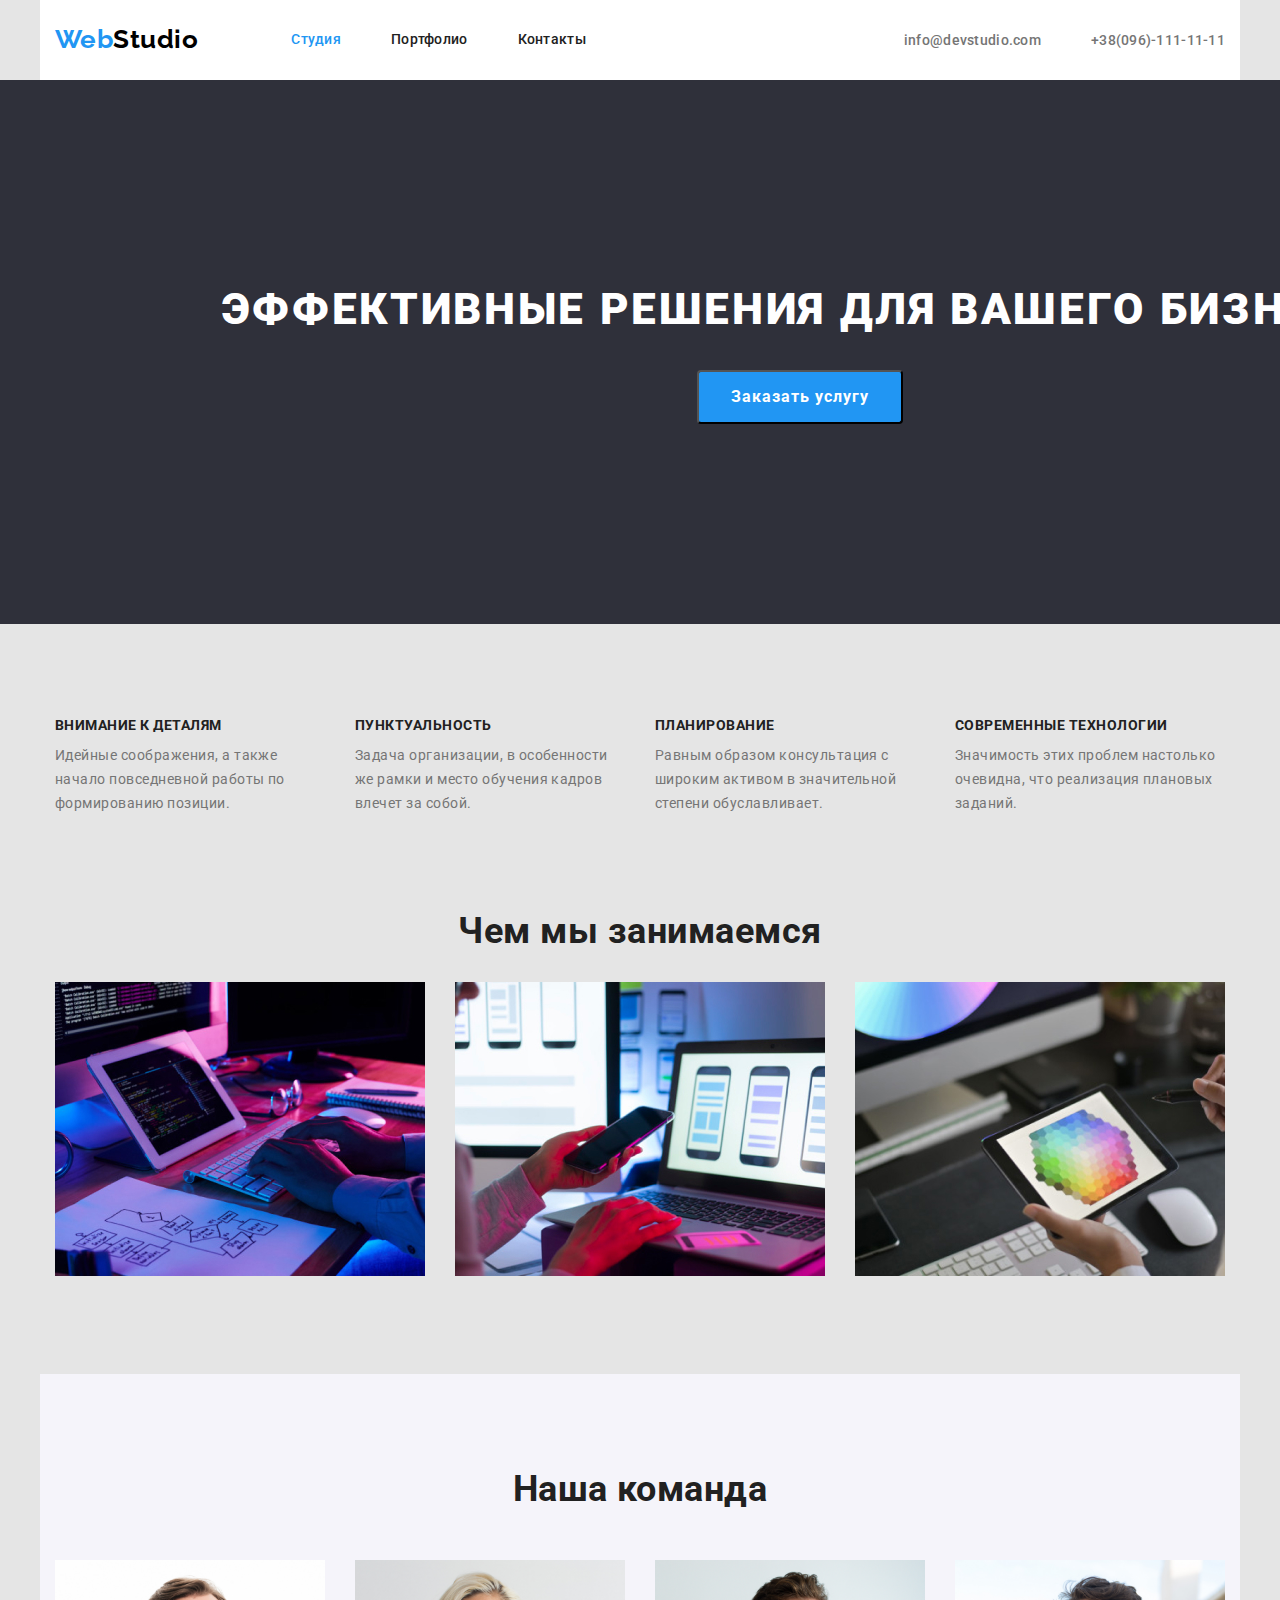
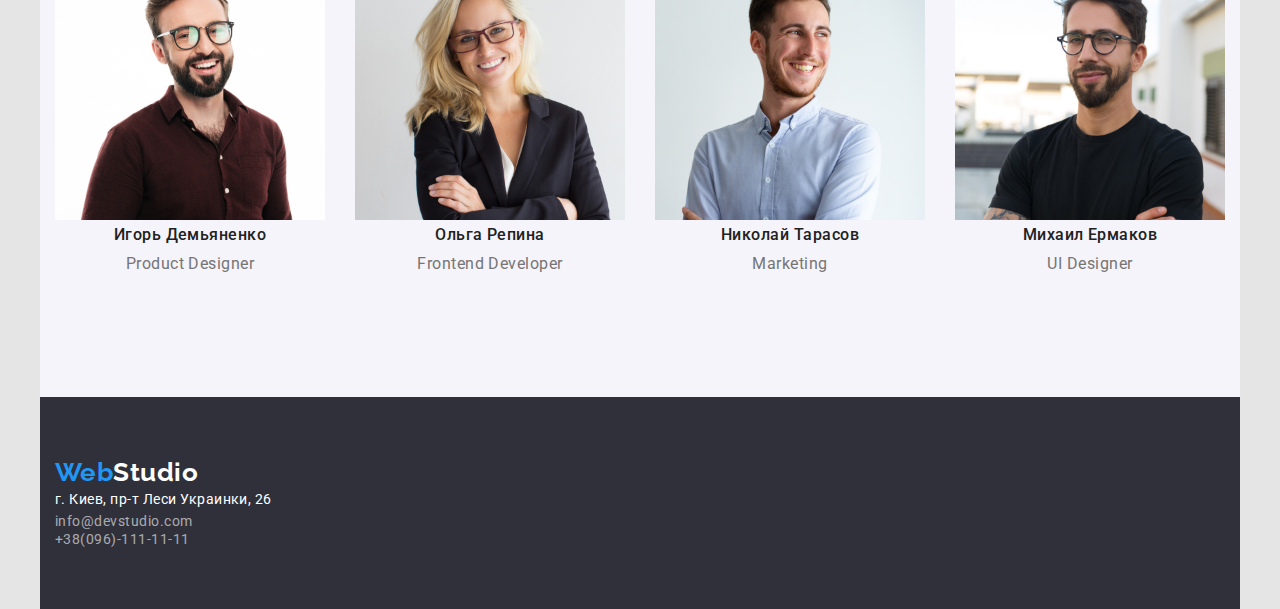
==== index.html @ 05a072dd "Update index.html" ====
<!DOCTYPE html>
<html lang="ru">
<head>
    <meta charset="UTF-8">
    <meta http-equiv="X-UA-Compatible" content="IE=edge">
    <meta name="viewport" content="width=device-width, initial-scale=1.0">
    <title>Document</title>
    <link rel="preconnect" href="https://fonts.googleapis.com">
    <link rel="preconnect" href="https://fonts.gstatic.com" crossorigin>
    <link
    href="https://fonts.googleapis.com/css2?family=Raleway:wght@700&family=Roboto:wght@400;500;700;900&display=swap" 
    rel="stylesheet"
    >
    <link rel="stylesheet" href="https://cdnjs.cloudflare.com/ajax/libs/modern-normalize/1.1.0/modern-normalize.min.css">
    <link rel="stylesheet" href="./css/styles.css">
</head>
<body>
    <header class="header contaniner">
        <!-- Nav -->
        
            <nav class="main-nav">
                <div class="logo-box">
                    <a href="./index.html" class="logo">Web<span class="logo-header">Studio</span></a>
                </div>
                
                <ul class="site-nav">
                    <li class="item"><a href="./index.html" class="header-link  active-page">Студия</a></li>
                    <li class="item"><a href="./portfolio.html" class="header-link">Портфолио</a></li>
                    <li class="item"><a href="" class="header-link">Контакты</a></li>
                </ul>
                </nav>
        
        <!-- Сontacts -->
           
            <ul class="auth">
                <li class="item"><a href="mailto:info@devstudio.com" class="auth-header">info@devstudio.com</a></li>
                <li class="item"><a href="tel:+380961111111" class="auth-header">+38(096)-111-11-11</a></li>   
            </ul>
           
        </header>  
<main>
<!-- Hero -->
    <section class="hero contaniner">
            <h1 class="hero-title">Эффективные решения для вашего бизнеса</h1>
        <button type="button" class="button">Заказать услугу</button>  
    </section>
<!-- Work -->
    <section  class="work contaniner">
            <h2 class="heading hides">Направленность</h2>
        <ul class="work-list">
            <li class="item">
                <h3 class="subheading">Внимание к деталям</h3>
                <p class="work-text">Идейные соображения, а также начало повседневной работы по формированию позиции.</p>
            </li>
            <li class="item">
                <h3 class="subheading">Пунктуальность</h3>
                <p class="work-text">Задача организации, в особенности же рамки и место обучения кадров влечет за собой.</p>
            </li>
            <li class="item">
                <h3 class="subheading">Планирование</h3>
                <p class="work-text">Равным образом консультация с широким активом в значительной степени обуславливает.</p>
            </li>
            <li class="item">
                <h3 class="subheading">Современные технологии</h3>
                <p class="work-text">Значимость этих проблем настолько очевидна, что реализация плановых заданий.</p>
            </li>
        </ul>
    </section>
 <!-- our-work -->
    <section class="our-work contaniner">
        <h2 class="heading our-work-title">Чем мы занимаемся</h2>
        <ul class="our-work-list">
            <li class="item"><img src="./images/img-6.jpg" alt="программированием" width="370"/></li>
            <li class="item"><img src="./images/img-4.jpg" alt="Разработка приложений " width="370"/></li>
            <li class="item"><img src="./images/img-5.jpg" alt="Дизайн" width="370"/></li>
        </ul>
    </section>
<!-- Team -->
    <section class="team contaniner">
            <h2 class="heading team-title">Наша команда</h2>
        <ul class="team-list">
            <li class="item">
                <img src="./images/img-3.jpg" alt="фото игоря демьяненко" width="270"/>
                <h3 class="team-names">Игорь Демьяненко</h3>
                <p lang="en" class="profession">Product Designer</p> 
            </li>
            <li class="item">
                <img src="./images/img-2.jpg" alt="фото ольги репиной" width="270"/>
                <h3 class="team-names">Ольга Репина</h3>
                <p lang="en" class="profession">Frontend Developer</p> 
            </li>
            <li class="item">
                <img src="./images/img-1.jpg" alt="фото николая тарасова" width="270"/>
                <h3 class="team-names">Николай Тарасов</h3>
                <p lang="en" class="profession">Marketing</p> 
            </li>
            <li class="item"><img src="./images/img.jpg" alt="фото михаила ермакова" width="270"/>
                <h3 class="team-names">Михаил Ермаков</h3>
                <p lang="en" class="profession">UI Designer</p> 
            </li>
        </ul>
    </section>
</main> 
<!--Footer  -->
<footer class="footer contaniner">
            <a href="index.html" class="logo">Web<span class="logo-footer">Studio</span></a>
        <address>
            <ul>
                <li><a href="" class="address">г. Киев, пр-т Леси Украинки, 26</a></li>
                <li><a href="mailto:info@devstudio.com" class="footer-link">info@devstudio.com</a></li>
                <li><a href="tel:+380961111111" class="footer-link">+38(096)-111-11-11</a></li>
            </ul> 
        </address>
</footer>
</body>
</html>
---- css/styles.css ----
:root{
--primary-text-color: #757575;
--title-text-color: #212121;
--accent-color: #2196F3;
--address-text-color: rgba(255, 255, 255, 0.6);
--primary-backgroud-color: #E5E5E5;
}

body{
background-color: var(--primary-backgroud-color);
color: var(--primary-text-color);
font-family: Roboto, sans-serif;
font-style: normal;
font-weight: 400;
letter-spacing: 0.03em;
}
ul{
    list-style: none;
    margin: 0;
    padding: 0;
}
.hides{
    opacity: 0;
    margin: 0;
    padding: 0;
    height: 0;
    width: 0;
}


.contaniner{
    margin-left: auto;
    margin-right: auto;
    width: 1200px;
    padding-left: 15px;
    padding-right: 15px;
    
}
/* ==========HEADER========== */
.header{
    display: flex;
    align-items: center;
    background-color: #ffffff;

    }
    .main-nav{
     display: flex;   
    }
    .site-nav{
        margin-left: 93px;
        display: flex;
    }
    .auth{
        display: flex;
        margin-left: auto;
    }
    .logo-box{
        display: flex;
    }
    .logo-box .logo{
        padding-top: 24px;
        padding-bottom: 25px;
    }

.logo{

    color: #2196F3;
    font-family: Raleway, sans-serif;
    font-weight: 700;
    font-size: 26px;
    line-height: 1.2;
    text-decoration: none;
}
.logo-header{
    color: #000000;
}
.site-nav .item:not(:last-child){
margin-right: 50px;
}

.site-nav .header-link{
    display: block;
    padding-top: 32px;
    padding-bottom: 32px;
}
.header-link{
 
    color: var(--title-text-color);
    font-weight: 500;
    font-size: 14px;
    line-height: 1.14;
    letter-spacing: 0.02em;
    text-decoration: none;
}

.header-link:focus,
.header-link:hover{
    color: var(--accent-color);
}
.auth .item:not(:last-child){
    margin-right: 50px;
}
.auth-header{
    color: #757575;
    font-weight: 500;
    font-size: 14px;
    line-height: 1.14;
    letter-spacing: 0.02em;
    text-decoration: none;
}
.auth-header:focus,
.auth-header:hover{
    color: var(--accent-color); 
}
.active-page{
    color: var(--accent-color);
}
/*========== FOOTER ==========*/
.footer{
    padding-top: 60px;
    padding-bottom: 60px;
    background-color: #2F303A;
}
.footer .logo{
    margin-bottom: 20px;
}
.logo-footer{
    color: #ffffff;
}
.logo.logo-footer{
    margin-bottom: 20px;
}
.address{
    color: #ffffff;
    font-size: 14px;
    line-height: 1.71;
    text-decoration: none;
    font-style: normal;

}
.address:focus,
.address:hover{
    color: var(--accent-color);
}
.footer-link{
    color: var(--address-text-color);
    font-size: 14px;
    line-height: 1.71px;
    text-decoration: none;
    font-style: normal;
}
.footer-link:focus,
.footer-link:hover{
    color: var(--accent-color);
}
.address, .footer-link{
    margin-bottom: 9px;
}
/*========== MAIN STUDIO==========*/

/*========== HIRO ==========*/
.hero{
    padding-top: 200px;
    padding-bottom: 200px;
    margin-left: auto;
    margin-right: auto;
    width: 1600px;
    background-color: #2F303A;
    text-align: center;
    
}
.hero-title{
    margin-top: 0;
    margin-bottom: 30px;
    font-weight: 900;
    font-size: 44px;
    line-height: 1.36;
    text-align: center;
    letter-spacing: 0.06em;
    text-transform: uppercase;
    color: #FFFFFF;
    
}
.button{ 
    display: inline-block;
    border-radius: 4px;
    padding: 10px 32px;
    margin-left: auto;
    margin-right: auto;
    min-width: 200px;
    font-weight: 700;
    font-size: 16px;
    line-height: 1.88;
    align-items: center;
    text-align: center;
    letter-spacing: 0.06em;
    color: #FFFFFF;
    cursor: pointer;
    background-color: var(--accent-color);
    
}
.button:focus,
.button:hover{
    background-color: #188CE8;
}

/*========== SECTION ==========*/
/*========== WORK==========*/
.work{
    padding-top: 94px;
    padding-bottom: 94px;   
}
.heading{
    font-weight: 700;
    font-size: 36px;
    line-height: 1.17;
    text-align: center;
    color: var(--title-text-color);
}
.work-list{
    display: flex;
    flex-wrap: wrap;
}   
.work-list .item{
    width: 270px;
    
}
    

.work-list .item:not(:last-child){
    margin-right: 30px;
}


.subheading{
    margin-top: 0;
    margin-bottom: 10px;
    font-weight: 700;
    font-size: 14px;
    line-height: 1.14;
    text-transform: uppercase;
    color: var(--title-text-color);
    
}
.work-text{
    margin-top: 0;
    margin-bottom: 0;
    font-size: 14px;
    line-height: 1.71;
    color: var(--primary-text-color);
    
}
/* ==========OUR-WORK========== */
.our-work{
    margin-bottom: 94px;
}
.our-work-title{
    margin-top: 0;
    margin-bottom: 50;
}
.our-work-list{
    display: flex;
}
.our-work-list .item:not(:last-child){
    margin-right: 30px;

}
/*========== TIAM ==========*/
.team{
    padding-top: 94px;
    padding-bottom: 94px;
    background-color: #F5F4FA;
}
.team-title{
    margin-top: 0;
    margin-bottom: 50px;

}
.team-list{
    display: flex;
}

.team-list .item{
    margin-right: 30px;
    width: 270px;
}
.team-list .item:nth-child(4n){
    margin-right: 0;
}



.team-names{
    margin-top: 0;
    margin-bottom: 10px;
    font-weight: 500;
    font-size: 16px;
    line-height: 1.19;
    text-align: center;
    color: var(--title-text-color);
}
.profession{
    margin-top: 0;
    margin-bottom: 30px;
    font-size: 16px;
    line-height: 1.19;
    text-align: center;
}
/*========== PORTFOLIO ==========*/
.buttons{   
    font-weight: 500;
    font-size: 16px;
    line-height: 1.63;
    text-align: center;
    cursor: pointer;
    color: var(--title-text-color);
}
.buttons:focus,
.buttons:hover{
    color: #ffffff;
    background-color: var(--accent-color);
}
.portfolio-subheading{
    font-weight: 700;
    font-size: 18px;
    line-height: 2;
    letter-spacing: 0.06em;
    color: var(--title-text-color);

}
.portfolio-title{
    font-size: 16px;
    line-height: 1.9;
    color: var(--primary-text-color);
}
.portfolio-link{
    text-decoration: none; 
}
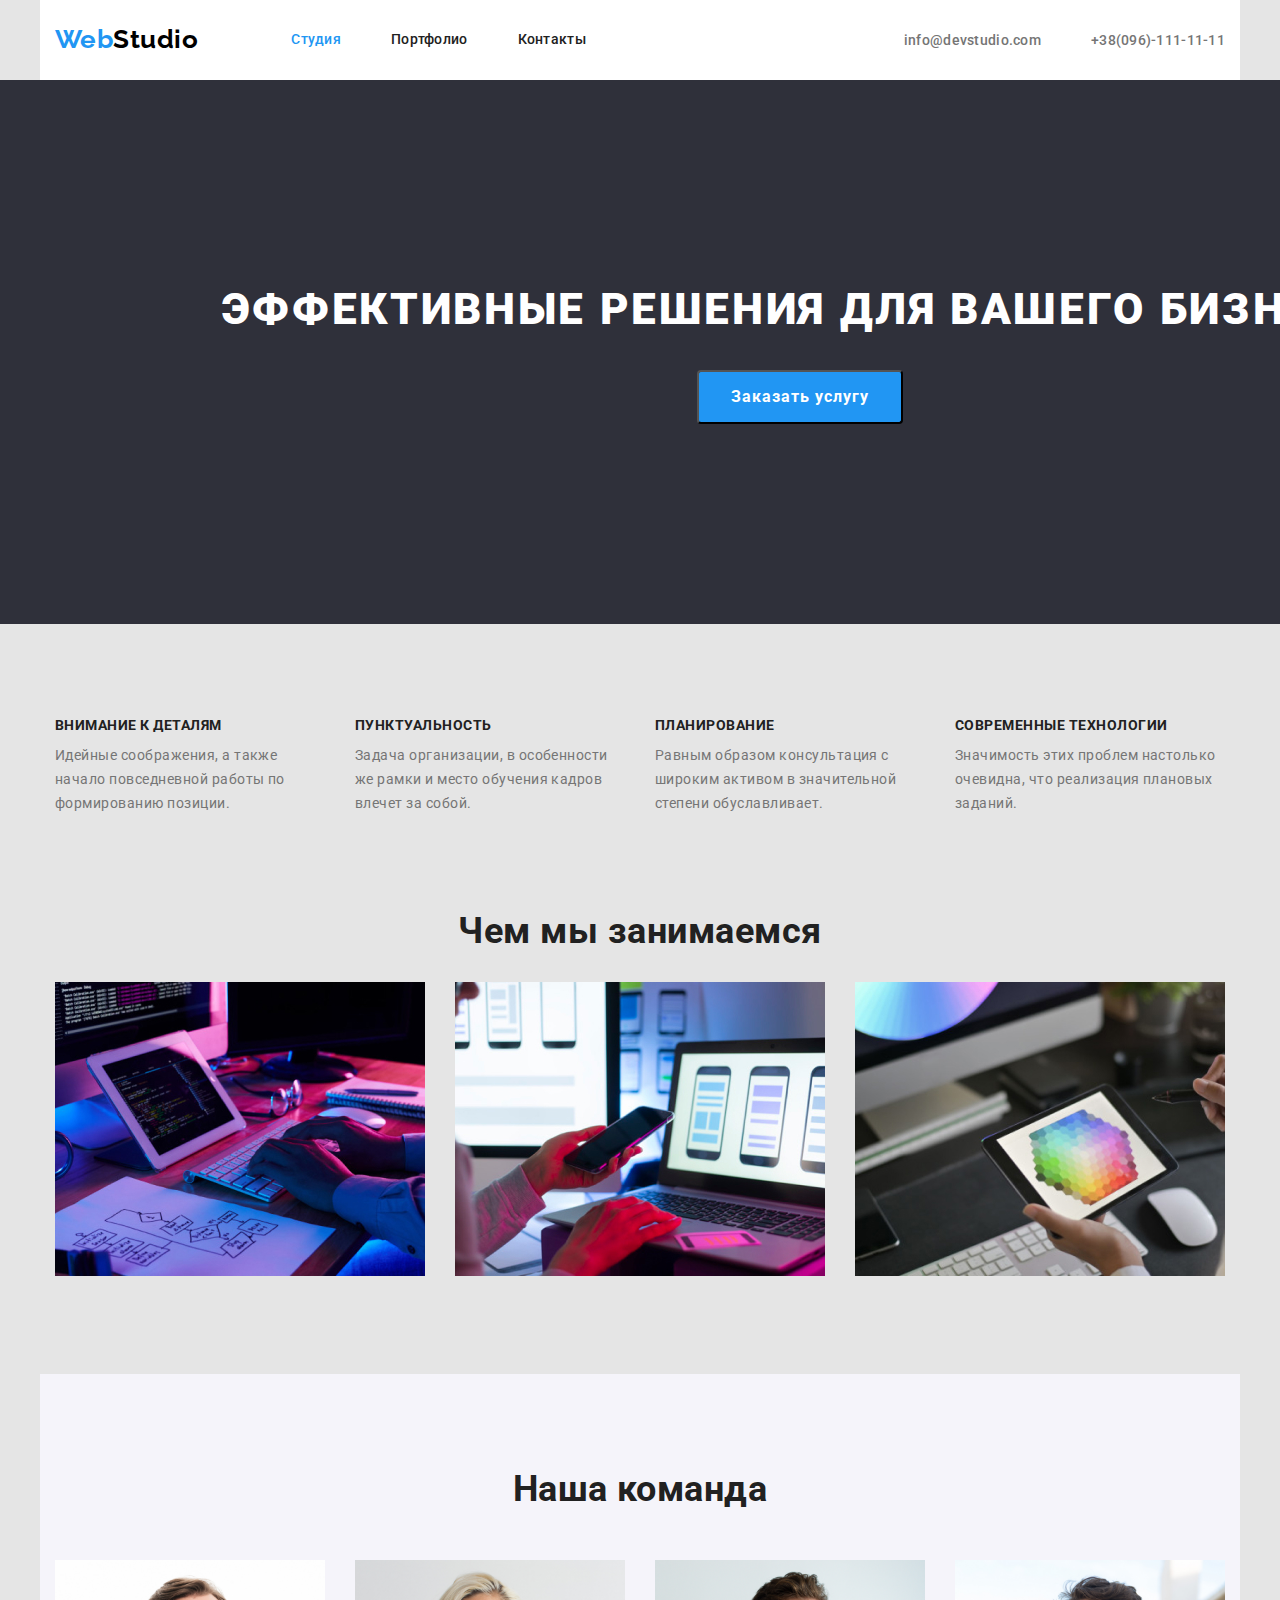
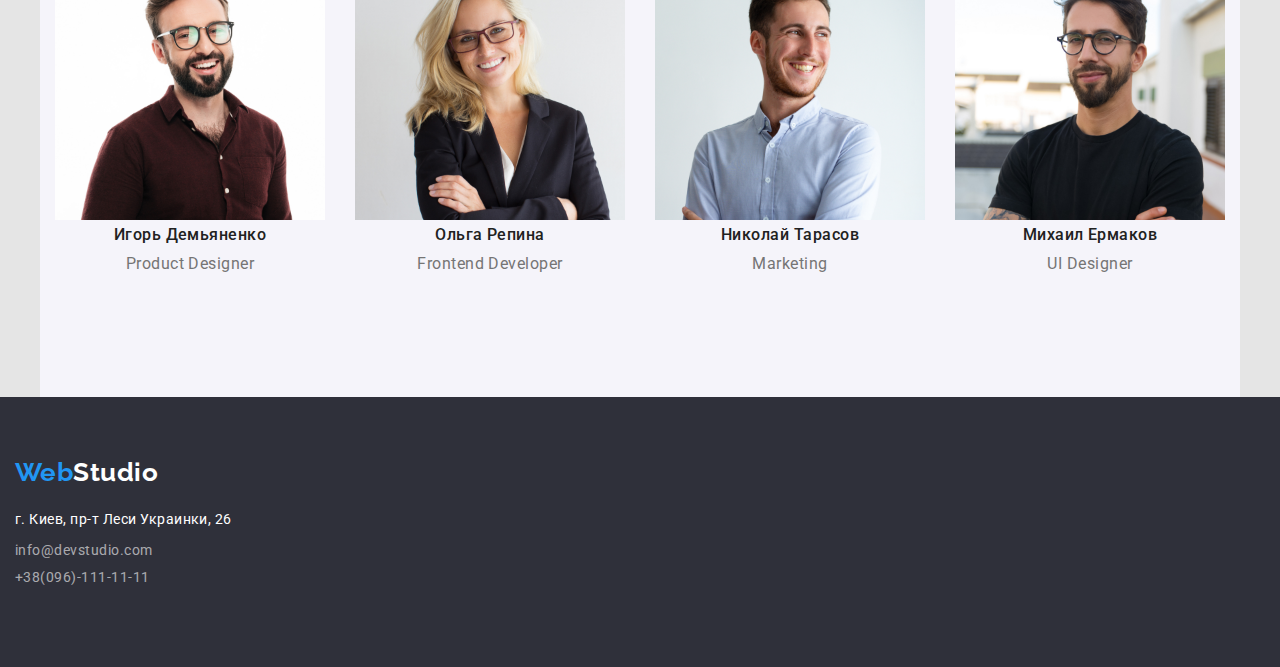
==== commit 72b1f757: "add studio flex" ====
--- a/index.html
+++ b/index.html
@@ -40,9 +40,10 @@
         </header>  
 <main>
 <!-- Hero -->
-    <section class="hero contaniner">
+    <section class="hero">
             <h1 class="hero-title">Эффективные решения для вашего бизнеса</h1>
-        <button type="button" class="button">Заказать услугу</button>  
+        <button type="button" class="button">Заказать услугу</button>
+  
     </section>
 <!-- Work -->
     <section  class="work contaniner">
@@ -103,12 +104,14 @@
 </main> 
 <!--Footer  -->
 <footer class="footer contaniner">
-            <a href="index.html" class="logo">Web<span class="logo-footer">Studio</span></a>
+            <div class="footer-logo-link">
+                <a href="index.html" class="logo">Web<span class="logo-footer">Studio</span></a>
+            </div>
         <address>
-            <ul>
-                <li><a href="" class="address">г. Киев, пр-т Леси Украинки, 26</a></li>
-                <li><a href="mailto:info@devstudio.com" class="footer-link">info@devstudio.com</a></li>
-                <li><a href="tel:+380961111111" class="footer-link">+38(096)-111-11-11</a></li>
+            <ul class="footer-logo-link">
+                <li class="item"><a href="" class="address">г. Киев, пр-т Леси Украинки, 26</a></li>
+                <li class="item"><a href="mailto:info@devstudio.com" class="footer-link">info@devstudio.com</a></li>
+                <li class="item"><a href="tel:+380961111111" class="footer-link">+38(096)-111-11-11</a></li>
             </ul> 
         </address>
 </footer>
--- a/css/styles.css
+++ b/css/styles.css
@@ -119,16 +119,21 @@
 .footer{
     padding-top: 60px;
     padding-bottom: 60px;
+    padding-right: 215px;
+    margin-left: auto;
+    margin-right: auto;
+    width: 1600px;
     background-color: #2F303A;
 }
-.footer .logo{
-    margin-bottom: 20px;
-}
+.footer-logo-link{
+margin-bottom: 20px;
+}
+
 .logo-footer{
     color: #ffffff;
 }
-.logo.logo-footer{
-    margin-bottom: 20px;
+.footer-logo-link .item:not(:last-child){
+    margin-bottom: 9px;
 }
 .address{
     color: #ffffff;
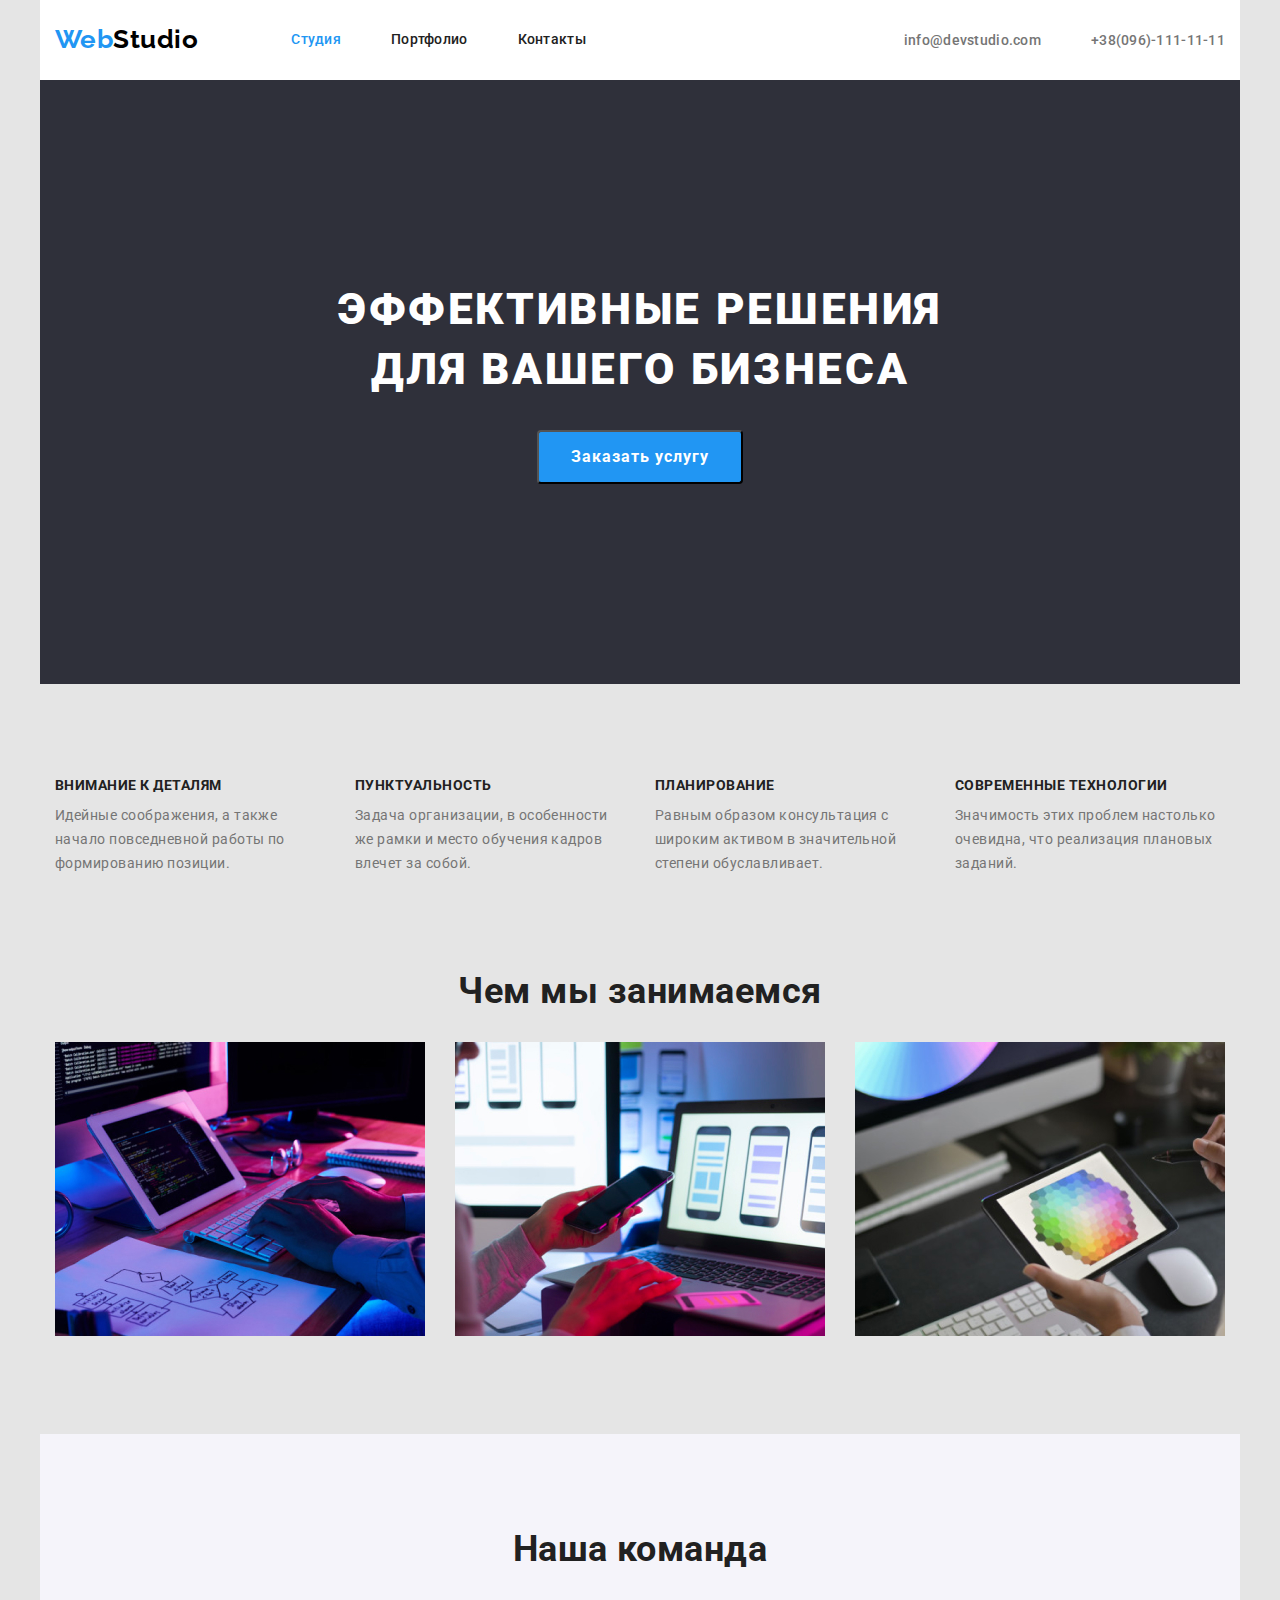
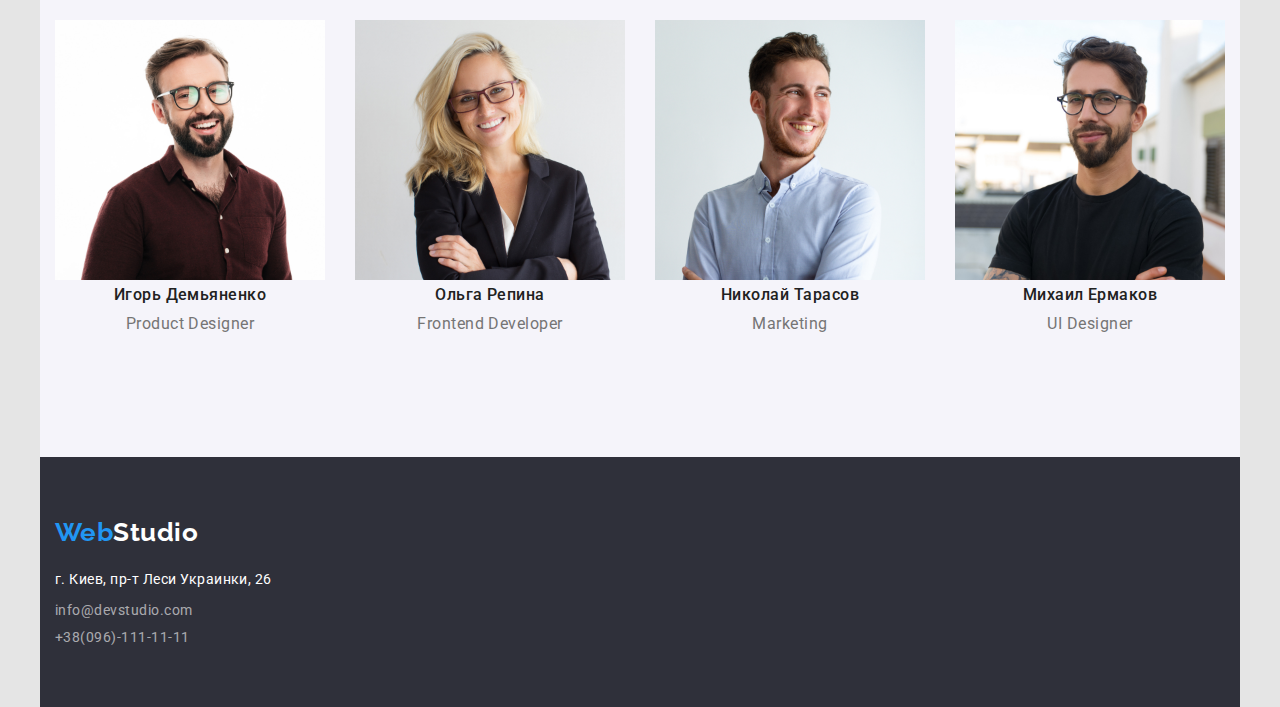
==== commit 2b2bad6b: "add studio" ====
--- a/index.html
+++ b/index.html
@@ -40,7 +40,7 @@
         </header>  
 <main>
 <!-- Hero -->
-    <section class="hero">
+    <section class="hero contaniner">
             <h1 class="hero-title">Эффективные решения для вашего бизнеса</h1>
         <button type="button" class="button">Заказать услугу</button>
   
--- a/css/styles.css
+++ b/css/styles.css
@@ -119,13 +119,13 @@
 .footer{
     padding-top: 60px;
     padding-bottom: 60px;
-    padding-right: 215px;
-    margin-left: auto;
-    margin-right: auto;
-    width: 1600px;
+    /* padding-left: 230px; */
+    margin-left: auto;
+    margin-right: auto;
+    /* width: 1600px; */
     background-color: #2F303A;
 }
-.footer-logo-link{
+.footer-logo-link:not(:last-child){
 margin-bottom: 20px;
 }
 
@@ -169,7 +169,7 @@
     padding-bottom: 200px;
     margin-left: auto;
     margin-right: auto;
-    width: 1600px;
+    /* width: 1600px; */
     background-color: #2F303A;
     text-align: center;
     
@@ -177,9 +177,13 @@
 .hero-title{
     margin-top: 0;
     margin-bottom: 30px;
+    margin-left: auto;
+    margin-right: auto;
+    width: 696px;
     font-weight: 900;
     font-size: 44px;
     line-height: 1.36;
+    align-items: center;
     text-align: center;
     letter-spacing: 0.06em;
     text-transform: uppercase;
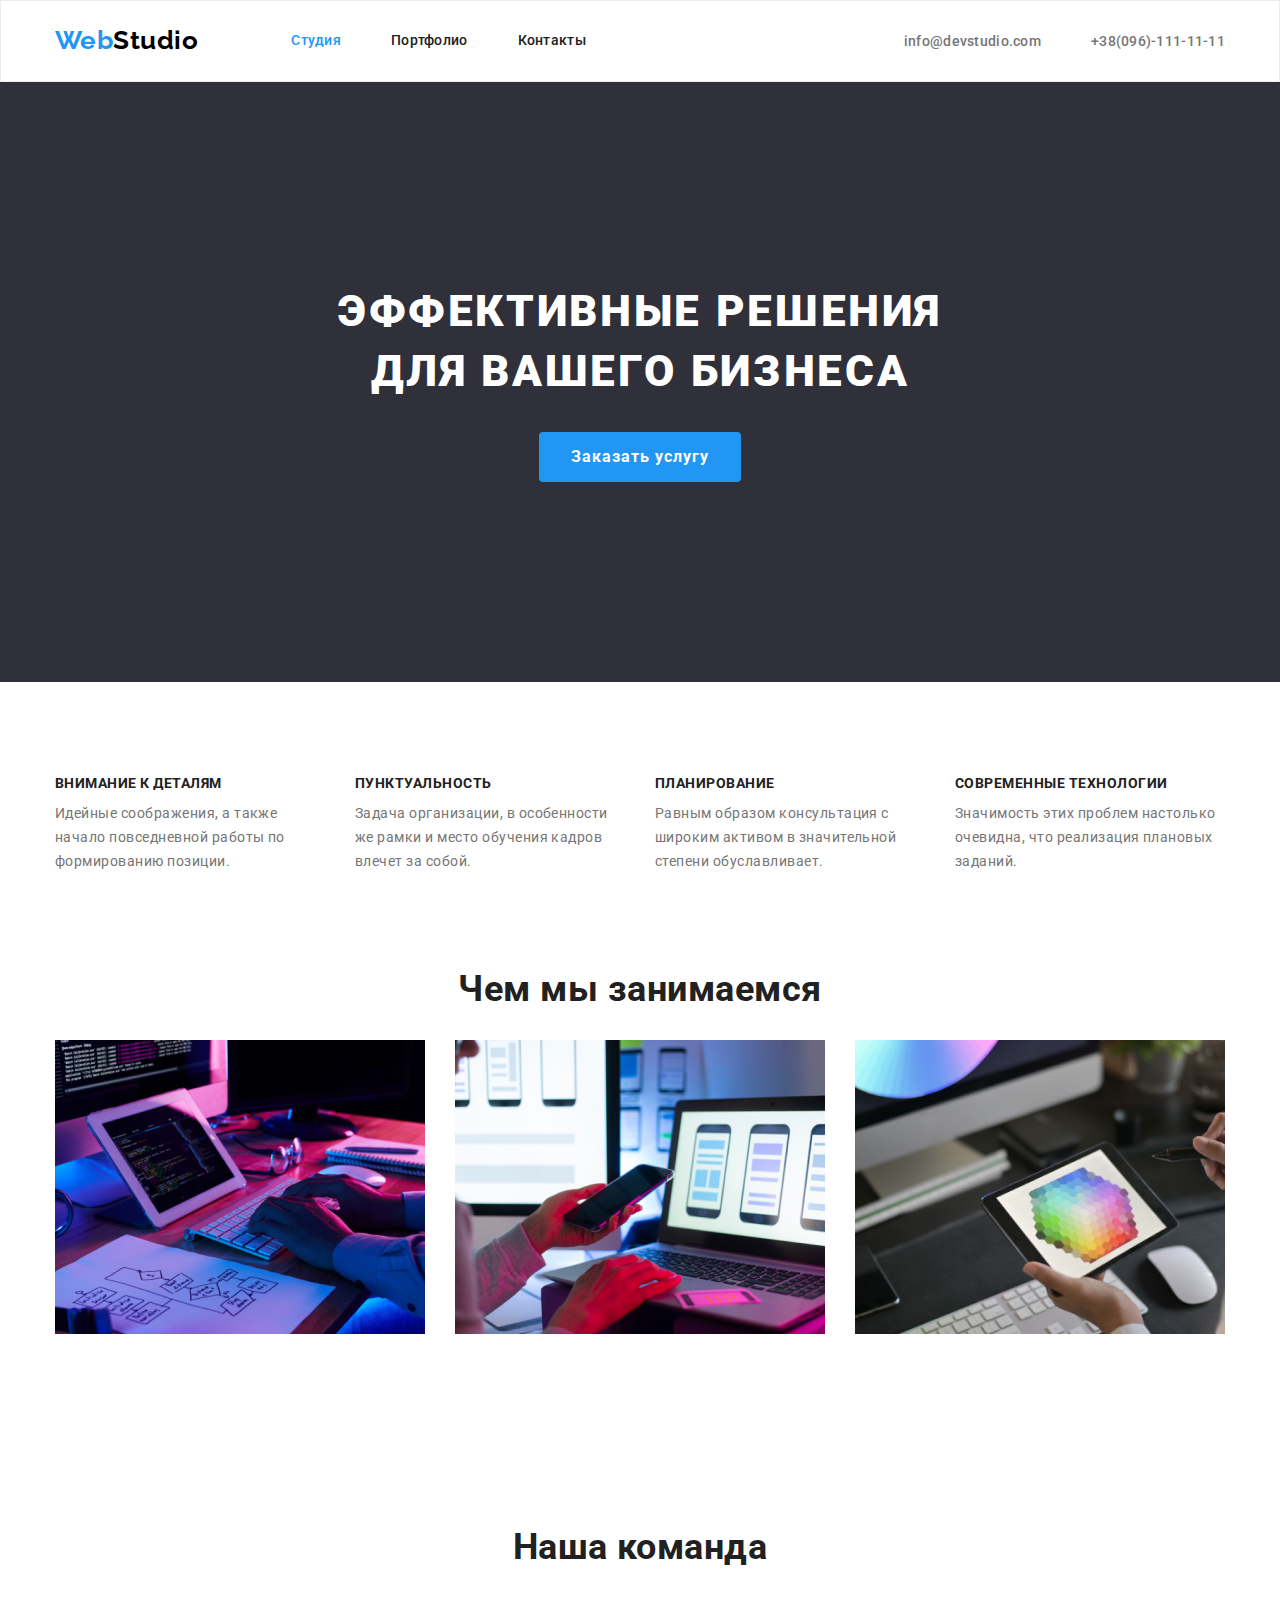
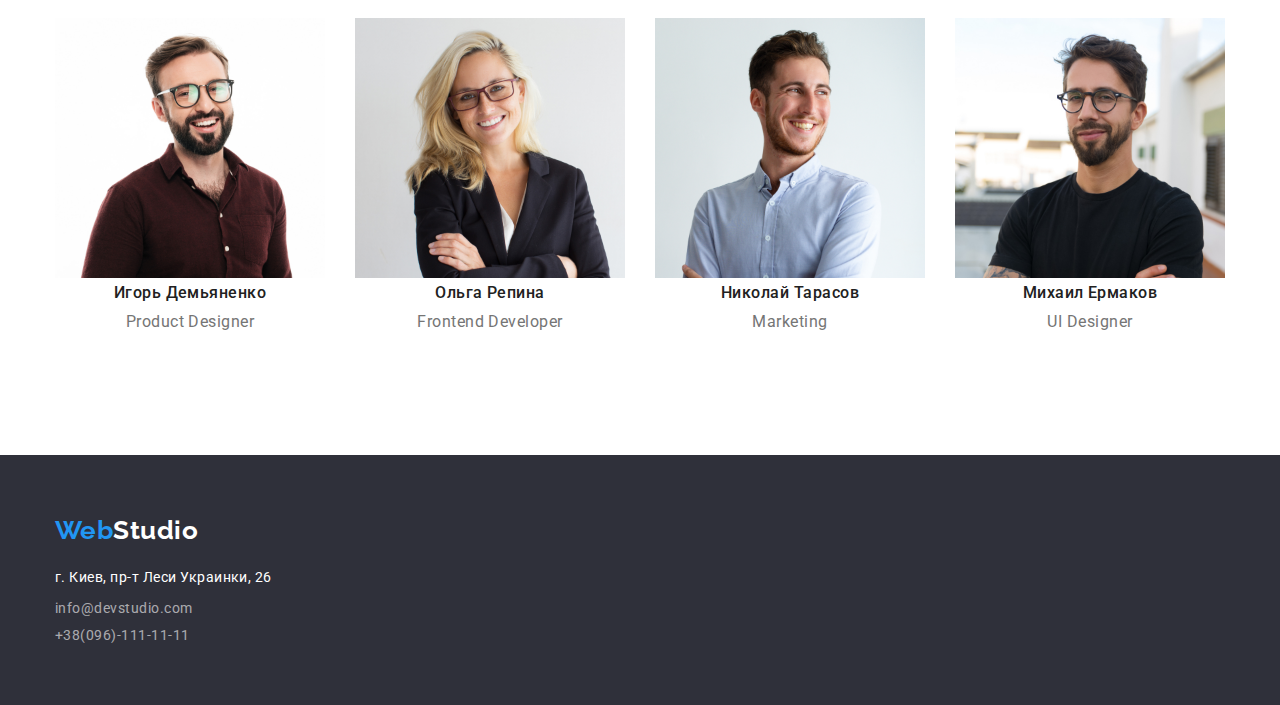
==== commit fc5a6b9f: "add hw-3" ====
--- a/index.html
+++ b/index.html
@@ -15,39 +15,41 @@
     <link rel="stylesheet" href="./css/styles.css">
 </head>
 <body>
-    <header class="header contaniner">
-        <!-- Nav -->
+<header class="header ">
+    <!-- Nav -->  
+    <div class="container header-box">
+        <nav class="main-nav">
+            <div class="logo-box">
+                <a href="./index.html" class="logo">Web<span class="logo-header">Studio</span></a>
+            </div>
+            <ul class="site-nav">
+                <li class="item"><a href="./index.html" class="header-link  active-page">Студия</a></li>
+                <li class="item"><a href="./portfolio.html" class="header-link">Портфолио</a></li>
+                <li class="item"><a href="" class="header-link">Контакты</a></li>
+            </ul>
+        </nav>
+<!-- Сontacts -->
+        <ul class="auth">
+            <li class="item"><a href="mailto:info@devstudio.com" class="auth-header">info@devstudio.com</a></li>
+            <li class="item"><a href="tel:+380961111111" class="auth-header">+38(096)-111-11-11</a></li>   
+        </ul>
+
         
-            <nav class="main-nav">
-                <div class="logo-box">
-                    <a href="./index.html" class="logo">Web<span class="logo-header">Studio</span></a>
-                </div>
-                
-                <ul class="site-nav">
-                    <li class="item"><a href="./index.html" class="header-link  active-page">Студия</a></li>
-                    <li class="item"><a href="./portfolio.html" class="header-link">Портфолио</a></li>
-                    <li class="item"><a href="" class="header-link">Контакты</a></li>
-                </ul>
-                </nav>
-        
-        <!-- Сontacts -->
-           
-            <ul class="auth">
-                <li class="item"><a href="mailto:info@devstudio.com" class="auth-header">info@devstudio.com</a></li>
-                <li class="item"><a href="tel:+380961111111" class="auth-header">+38(096)-111-11-11</a></li>   
-            </ul>
-           
-        </header>  
+    </div>
+</header>  
 <main>
 <!-- Hero -->
-    <section class="hero contaniner">
+    <section class="hero section">
+        <div class="container">
             <h1 class="hero-title">Эффективные решения для вашего бизнеса</h1>
-        <button type="button" class="button">Заказать услугу</button>
+            <button type="button" class="button">Заказать услугу</button>
+        </div>
   
     </section>
 <!-- Work -->
-    <section  class="work contaniner">
-            <h2 class="heading hides">Направленность</h2>
+    <section  class="section">
+       <div class="container">
+        <h2 class="heading hides">Направленность</h2>
         <ul class="work-list">
             <li class="item">
                 <h3 class="subheading">Внимание к деталям</h3>
@@ -66,54 +68,65 @@
                 <p class="work-text">Значимость этих проблем настолько очевидна, что реализация плановых заданий.</p>
             </li>
         </ul>
+       </div>
     </section>
  <!-- our-work -->
-    <section class="our-work contaniner">
+    
+<section class="section our-work">
+    <div class="container">
         <h2 class="heading our-work-title">Чем мы занимаемся</h2>
         <ul class="our-work-list">
             <li class="item"><img src="./images/img-6.jpg" alt="программированием" width="370"/></li>
             <li class="item"><img src="./images/img-4.jpg" alt="Разработка приложений " width="370"/></li>
             <li class="item"><img src="./images/img-5.jpg" alt="Дизайн" width="370"/></li>
         </ul>
-    </section>
+    </div>    
+</section>
+   
+
 <!-- Team -->
-    <section class="team contaniner">
-            <h2 class="heading team-title">Наша команда</h2>
-        <ul class="team-list">
-            <li class="item">
-                <img src="./images/img-3.jpg" alt="фото игоря демьяненко" width="270"/>
-                <h3 class="team-names">Игорь Демьяненко</h3>
-                <p lang="en" class="profession">Product Designer</p> 
-            </li>
-            <li class="item">
-                <img src="./images/img-2.jpg" alt="фото ольги репиной" width="270"/>
-                <h3 class="team-names">Ольга Репина</h3>
-                <p lang="en" class="profession">Frontend Developer</p> 
-            </li>
-            <li class="item">
-                <img src="./images/img-1.jpg" alt="фото николая тарасова" width="270"/>
-                <h3 class="team-names">Николай Тарасов</h3>
-                <p lang="en" class="profession">Marketing</p> 
-            </li>
-            <li class="item"><img src="./images/img.jpg" alt="фото михаила ермакова" width="270"/>
-                <h3 class="team-names">Михаил Ермаков</h3>
-                <p lang="en" class="profession">UI Designer</p> 
-            </li>
-        </ul>
-    </section>
+   
+<section class="section ">
+<div class="container">
+    <h2 class="heading team-title">Наша команда</h2>
+    <ul class="team-list">
+        <li class="item">
+            <img src="./images/img-3.jpg" alt="фото игоря демьяненко" width="270"/>
+            <h3 class="team-names">Игорь Демьяненко</h3>
+            <p lang="en" class="profession">Product Designer</p> 
+        </li>
+        <li class="item">
+            <img src="./images/img-2.jpg" alt="фото ольги репиной" width="270"/>
+            <h3 class="team-names">Ольга Репина</h3>
+            <p lang="en" class="profession">Frontend Developer</p> 
+        </li>
+        <li class="item">
+            <img src="./images/img-1.jpg" alt="фото николая тарасова" width="270"/>
+            <h3 class="team-names">Николай Тарасов</h3>
+            <p lang="en" class="profession">Marketing</p> 
+        </li>
+        <li class="item"><img src="./images/img.jpg" alt="фото михаила ермакова" width="270"/>
+            <h3 class="team-names">Михаил Ермаков</h3>
+            <p lang="en" class="profession">UI Designer</p> 
+        </li>
+    </ul>
+</div>
+</section> 
 </main> 
 <!--Footer  -->
-<footer class="footer contaniner">
-            <div class="footer-logo-link">
-                <a href="index.html" class="logo">Web<span class="logo-footer">Studio</span></a>
-            </div>
-        <address>
-            <ul class="footer-logo-link">
-                <li class="item"><a href="" class="address">г. Киев, пр-т Леси Украинки, 26</a></li>
-                <li class="item"><a href="mailto:info@devstudio.com" class="footer-link">info@devstudio.com</a></li>
-                <li class="item"><a href="tel:+380961111111" class="footer-link">+38(096)-111-11-11</a></li>
-            </ul> 
-        </address>
+<footer class="footer">
+<div class="container">
+    <div class="footer-logo-link">
+        <a href="index.html" class="logo">Web<span class="logo-footer">Studio</span></a>
+    </div>
+    <address>
+        <ul class="footer-logo-link">
+            <li class="item"><a href="" class="address">г. Киев, пр-т Леси Украинки, 26</a></li>
+            <li class="item"><a href="mailto:info@devstudio.com" class="footer-link">info@devstudio.com</a></li>
+            <li class="item"><a href="tel:+380961111111" class="footer-link">+38(096)-111-11-11</a></li>
+        </ul> 
+    </address>
+</div>           
 </footer>
 </body>
 </html>
--- a/css/styles.css
+++ b/css/styles.css
@@ -3,7 +3,7 @@
 --title-text-color: #212121;
 --accent-color: #2196F3;
 --address-text-color: rgba(255, 255, 255, 0.6);
---primary-backgroud-color: #E5E5E5;
+--primary-backgroud-color: #FFFFFF;
 }
 
 body{
@@ -28,7 +28,7 @@
 }
 
 
-.contaniner{
+.container{
     margin-left: auto;
     margin-right: auto;
     width: 1200px;
@@ -36,31 +36,42 @@
     padding-right: 15px;
     
 }
+.section{
+    padding-top: 94px;
+    padding-bottom: 94px;   
+}
 /* ==========HEADER========== */
 .header{
+    background-color: #ffffff;
+    border: 1px solid #ECECEC;
+
+    }
+.header-box{
     display: flex;
     align-items: center;
-    background-color: #ffffff;
+
 
     }
-    .main-nav{
-     display: flex;   
-    }
-    .site-nav{
-        margin-left: 93px;
-        display: flex;
-    }
-    .auth{
-        display: flex;
-        margin-left: auto;
-    }
-    .logo-box{
-        display: flex;
-    }
-    .logo-box .logo{
-        padding-top: 24px;
-        padding-bottom: 25px;
-    }
+.main-nav{
+    display: flex;   
+}
+.site-nav{
+    display: flex;
+    margin-left: 93px;
+   
+}
+.auth{
+    display: flex;
+    margin-left: auto;
+    
+}
+.logo-box{
+    display: flex;
+}
+.logo-box .logo{
+    padding-top: 24px;
+    padding-bottom: 25px;
+}
 
 .logo{
 
@@ -97,6 +108,7 @@
 .header-link:hover{
     color: var(--accent-color);
 }
+
 .auth .item:not(:last-child){
     margin-right: 50px;
 }
@@ -169,7 +181,6 @@
     padding-bottom: 200px;
     margin-left: auto;
     margin-right: auto;
-    /* width: 1600px; */
     background-color: #2F303A;
     text-align: center;
     
@@ -205,6 +216,7 @@
     letter-spacing: 0.06em;
     color: #FFFFFF;
     cursor: pointer;
+    border: transparent;
     background-color: var(--accent-color);
     
 }
@@ -215,10 +227,7 @@
 
 /*========== SECTION ==========*/
 /*========== WORK==========*/
-.work{
-    padding-top: 94px;
-    padding-bottom: 94px;   
-}
+
 .heading{
     font-weight: 700;
     font-size: 36px;
@@ -261,7 +270,7 @@
 }
 /* ==========OUR-WORK========== */
 .our-work{
-    margin-bottom: 94px;
+    padding-top: 0;
 }
 .our-work-title{
     margin-top: 0;
@@ -275,11 +284,7 @@
 
 }
 /*========== TIAM ==========*/
-.team{
-    padding-top: 94px;
-    padding-bottom: 94px;
-    background-color: #F5F4FA;
-}
+
 .team-title{
     margin-top: 0;
     margin-bottom: 50px;
@@ -316,12 +321,17 @@
     text-align: center;
 }
 /*========== PORTFOLIO ==========*/
-.buttons{   
+
+.buttons{ 
+    display: block;  
     font-weight: 500;
     font-size: 16px;
     line-height: 1.63;
     text-align: center;
     cursor: pointer;
+    border-radius: 4px;
+    border: transparent;
+    
     color: var(--title-text-color);
 }
 .buttons:focus,
@@ -330,6 +340,8 @@
     background-color: var(--accent-color);
 }
 .portfolio-subheading{
+    margin-top: 20px;
+    margin-bottom: 4px;
     font-weight: 700;
     font-size: 18px;
     line-height: 2;
@@ -338,10 +350,42 @@
 
 }
 .portfolio-title{
+    margin-top: 0;
+    margin-bottom: 20px;
     font-size: 16px;
     line-height: 1.9;
     color: var(--primary-text-color);
 }
 .portfolio-link{
     text-decoration: none; 
+}
+.container .list{
+    display: flex;
+    justify-content: center;
+    margin-bottom: 34px;
+}
+.list .item:not(:last-child){
+    margin-right: 30px;
+}
+.list-of-cards{
+    display: flex;
+    flex-wrap:wrap;
+}
+.item-of-cards{
+    width: 370px;
+    margin-right: 30px;
+    margin-bottom: 30px;
+    border-bottom:1px solid #EEEEEE;
+    
+}
+.item-of-cards:nth-child(3n){
+    margin-right: 0;
+}
+.item-of-cards:nth-list-child(3n){
+    margin-right: 0;
+}
+.portfolio-subheading,
+.portfolio-title {
+    padding-left: 24px;
+    padding-right: 24px;
 }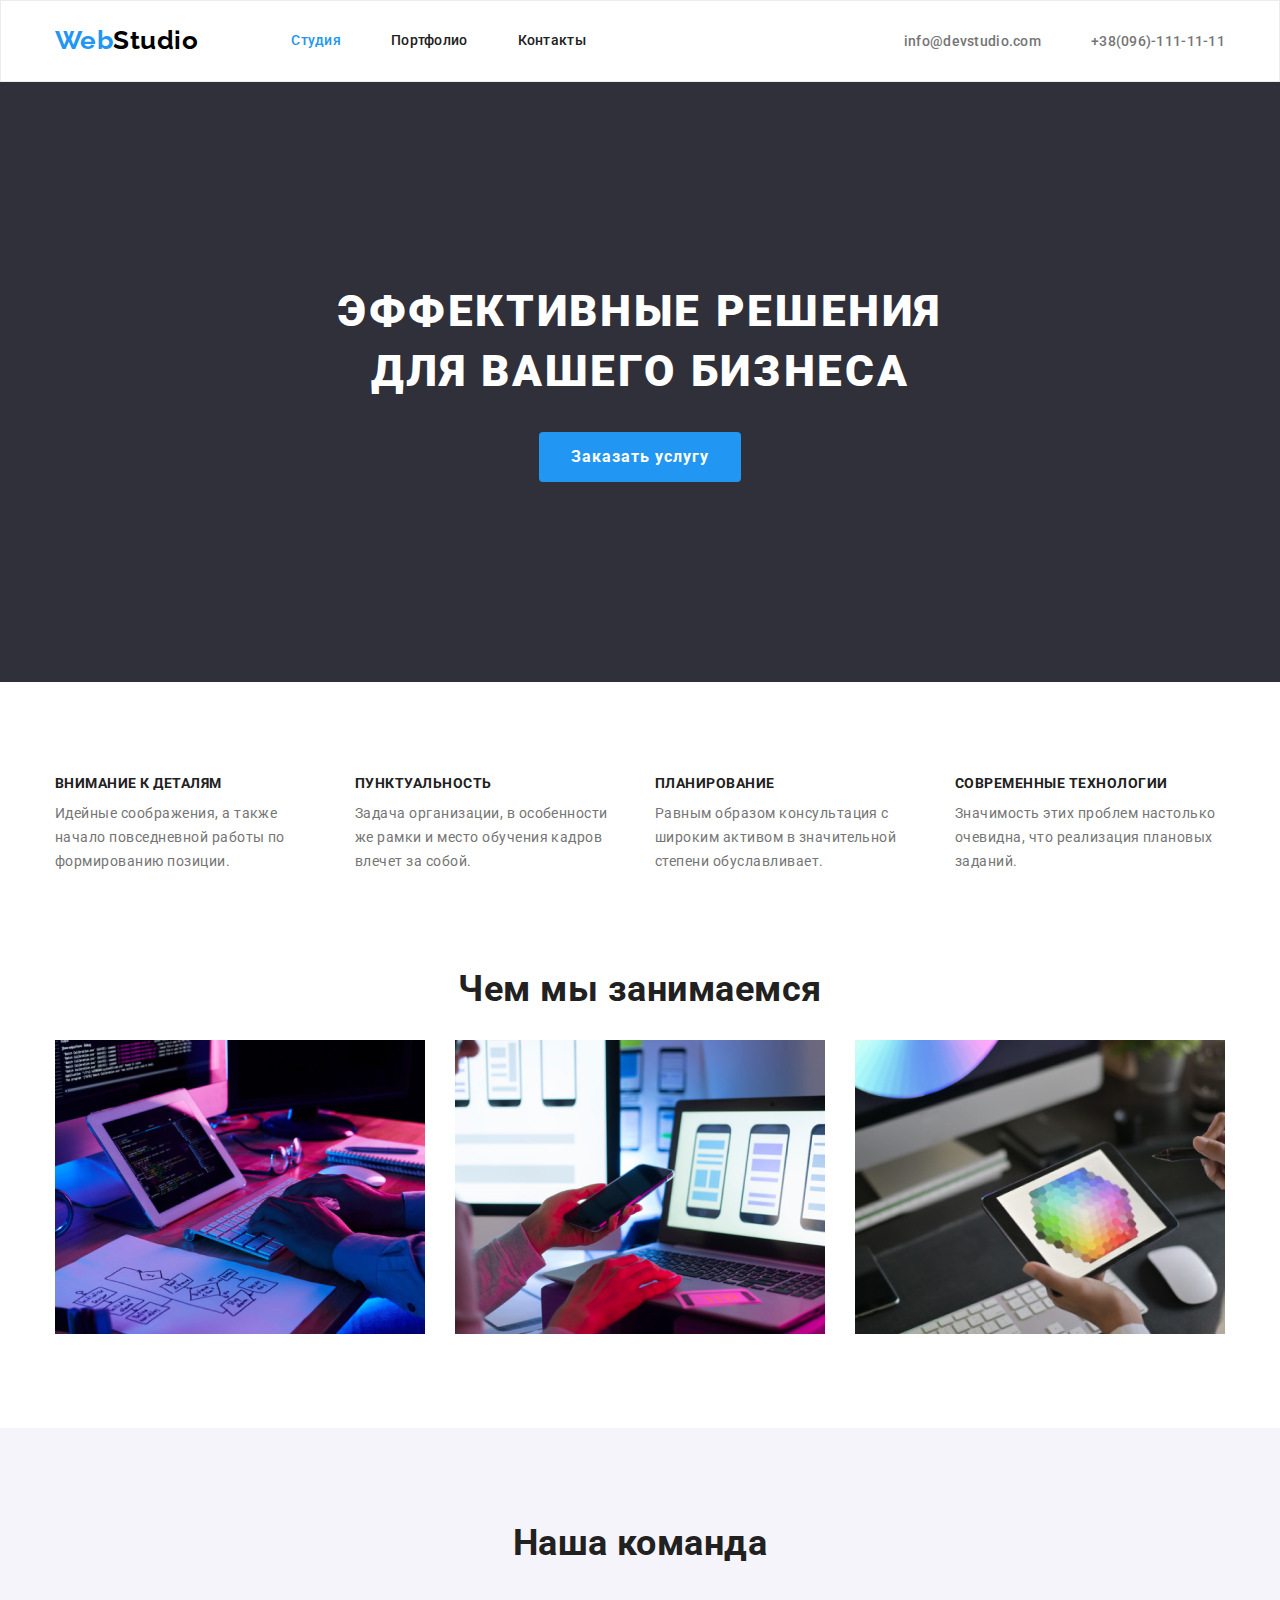
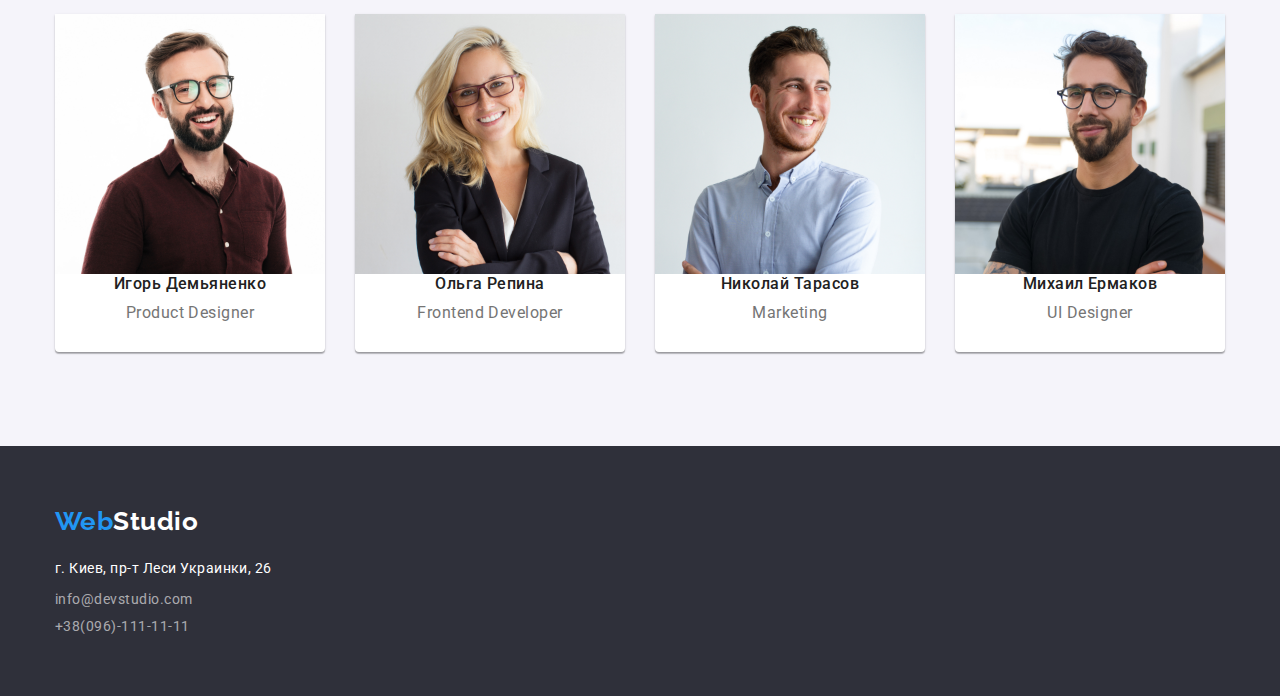
==== commit 8cf36382: "add hw-3" ====
--- a/index.html
+++ b/index.html
@@ -71,41 +71,43 @@
        </div>
     </section>
  <!-- our-work -->
-    
 <section class="section our-work">
     <div class="container">
         <h2 class="heading our-work-title">Чем мы занимаемся</h2>
         <ul class="our-work-list">
-            <li class="item"><img src="./images/img-6.jpg" alt="программированием" width="370"/></li>
-            <li class="item"><img src="./images/img-4.jpg" alt="Разработка приложений " width="370"/></li>
-            <li class="item"><img src="./images/img-5.jpg" alt="Дизайн" width="370"/></li>
+            <li class="item">
+                <img src="./images/img-6.jpg" alt="программированием" width="370"/ class="img">
+            </li>
+            <li class="item">
+                <img src="./images/img-4.jpg" alt="Разработка приложений " width="370"/ class="img">
+            </li>
+            <li class="item">
+                <img src="./images/img-5.jpg" alt="Дизайн" width="370"/ class="img">
+            </li>
         </ul>
     </div>    
 </section>
-   
-
 <!-- Team -->
-   
-<section class="section ">
+<section class="section time">
 <div class="container">
     <h2 class="heading team-title">Наша команда</h2>
     <ul class="team-list">
         <li class="item">
-            <img src="./images/img-3.jpg" alt="фото игоря демьяненко" width="270"/>
+            <img src="./images/img-3.jpg" alt="фото игоря демьяненко" width="270"/ class="img">
             <h3 class="team-names">Игорь Демьяненко</h3>
             <p lang="en" class="profession">Product Designer</p> 
         </li>
         <li class="item">
-            <img src="./images/img-2.jpg" alt="фото ольги репиной" width="270"/>
+            <img src="./images/img-2.jpg" alt="фото ольги репиной" width="270"/ class="img">
             <h3 class="team-names">Ольга Репина</h3>
             <p lang="en" class="profession">Frontend Developer</p> 
         </li>
         <li class="item">
-            <img src="./images/img-1.jpg" alt="фото николая тарасова" width="270"/>
+            <img src="./images/img-1.jpg" alt="фото николая тарасова" width="270"/ class="img">
             <h3 class="team-names">Николай Тарасов</h3>
             <p lang="en" class="profession">Marketing</p> 
         </li>
-        <li class="item"><img src="./images/img.jpg" alt="фото михаила ермакова" width="270"/>
+        <li class="item"><img src="./images/img.jpg" alt="фото михаила ермакова" width="270"/ class="img">
             <h3 class="team-names">Михаил Ермаков</h3>
             <p lang="en" class="profession">UI Designer</p> 
         </li>
--- a/css/styles.css
+++ b/css/styles.css
@@ -1,40 +1,45 @@
 :root{
---primary-text-color: #757575;
---title-text-color: #212121;
---accent-color: #2196F3;
---address-text-color: rgba(255, 255, 255, 0.6);
---primary-backgroud-color: #FFFFFF;
+    --primary-text-color: #757575;
+    --title-text-color: #212121;
+    --accent-color: #2196F3;
+    --address-text-color: rgba(255, 255, 255, 0.6);
+    --primary-backgroud-color: #FFFFFF;
 }
 
 body{
-background-color: var(--primary-backgroud-color);
-color: var(--primary-text-color);
-font-family: Roboto, sans-serif;
-font-style: normal;
-font-weight: 400;
-letter-spacing: 0.03em;
+    background-color: var(--primary-backgroud-color);
+    color: var(--primary-text-color);
+    font-family: Roboto, sans-serif;
+    font-style: normal;
+    font-weight: 400;
+    letter-spacing: 0.03em;
 }
 ul{
     list-style: none;
     margin: 0;
     padding: 0;
 }
+.img{
+    display: block;
+    width: 100%;
+    height:auto;
+}
 .hides{
-    opacity: 0;
-    margin: 0;
+    position: absolute;
+    width: 1px;
+    height: 1px;
+    margin: -1px;
     padding: 0;
-    height: 0;
-    width: 0;
-}
-
-
+    overflow: hidden;
+    border: 0;
+    clip: rect(0 0 0 0);
+}
 .container{
     margin-left: auto;
     margin-right: auto;
     width: 1200px;
     padding-left: 15px;
-    padding-right: 15px;
-    
+    padding-right: 15px;   
 }
 .section{
     padding-top: 94px;
@@ -44,26 +49,21 @@
 .header{
     background-color: #ffffff;
     border: 1px solid #ECECEC;
-
-    }
+}
 .header-box{
     display: flex;
     align-items: center;
-
-
-    }
+}
 .main-nav{
     display: flex;   
 }
 .site-nav{
     display: flex;
-    margin-left: 93px;
-   
+    margin-left: 93px;  
 }
 .auth{
     display: flex;
-    margin-left: auto;
-    
+    margin-left: auto;   
 }
 .logo-box{
     display: flex;
@@ -72,9 +72,7 @@
     padding-top: 24px;
     padding-bottom: 25px;
 }
-
 .logo{
-
     color: #2196F3;
     font-family: Raleway, sans-serif;
     font-weight: 700;
@@ -88,14 +86,12 @@
 .site-nav .item:not(:last-child){
 margin-right: 50px;
 }
-
 .site-nav .header-link{
     display: block;
     padding-top: 32px;
     padding-bottom: 32px;
 }
 .header-link{
- 
     color: var(--title-text-color);
     font-weight: 500;
     font-size: 14px;
@@ -103,12 +99,10 @@
     letter-spacing: 0.02em;
     text-decoration: none;
 }
-
 .header-link:focus,
 .header-link:hover{
     color: var(--accent-color);
 }
-
 .auth .item:not(:last-child){
     margin-right: 50px;
 }
@@ -127,54 +121,8 @@
 .active-page{
     color: var(--accent-color);
 }
-/*========== FOOTER ==========*/
-.footer{
-    padding-top: 60px;
-    padding-bottom: 60px;
-    /* padding-left: 230px; */
-    margin-left: auto;
-    margin-right: auto;
-    /* width: 1600px; */
-    background-color: #2F303A;
-}
-.footer-logo-link:not(:last-child){
-margin-bottom: 20px;
-}
 
-.logo-footer{
-    color: #ffffff;
-}
-.footer-logo-link .item:not(:last-child){
-    margin-bottom: 9px;
-}
-.address{
-    color: #ffffff;
-    font-size: 14px;
-    line-height: 1.71;
-    text-decoration: none;
-    font-style: normal;
-
-}
-.address:focus,
-.address:hover{
-    color: var(--accent-color);
-}
-.footer-link{
-    color: var(--address-text-color);
-    font-size: 14px;
-    line-height: 1.71px;
-    text-decoration: none;
-    font-style: normal;
-}
-.footer-link:focus,
-.footer-link:hover{
-    color: var(--accent-color);
-}
-.address, .footer-link{
-    margin-bottom: 9px;
-}
 /*========== MAIN STUDIO==========*/
-
 /*========== HIRO ==========*/
 .hero{
     padding-top: 200px;
@@ -182,8 +130,7 @@
     margin-left: auto;
     margin-right: auto;
     background-color: #2F303A;
-    text-align: center;
-    
+    text-align: center;   
 }
 .hero-title{
     margin-top: 0;
@@ -198,8 +145,7 @@
     text-align: center;
     letter-spacing: 0.06em;
     text-transform: uppercase;
-    color: #FFFFFF;
-    
+    color: #FFFFFF;  
 }
 .button{ 
     display: inline-block;
@@ -217,8 +163,7 @@
     color: #FFFFFF;
     cursor: pointer;
     border: transparent;
-    background-color: var(--accent-color);
-    
+    background-color: var(--accent-color); 
 }
 .button:focus,
 .button:hover{
@@ -227,7 +172,6 @@
 
 /*========== SECTION ==========*/
 /*========== WORK==========*/
-
 .heading{
     font-weight: 700;
     font-size: 36px;
@@ -240,16 +184,11 @@
     flex-wrap: wrap;
 }   
 .work-list .item{
-    width: 270px;
-    
-}
-    
-
+    width: 270px;  
+}
 .work-list .item:not(:last-child){
     margin-right: 30px;
 }
-
-
 .subheading{
     margin-top: 0;
     margin-bottom: 10px;
@@ -257,16 +196,14 @@
     font-size: 14px;
     line-height: 1.14;
     text-transform: uppercase;
-    color: var(--title-text-color);
-    
+    color: var(--title-text-color);   
 }
 .work-text{
     margin-top: 0;
     margin-bottom: 0;
     font-size: 14px;
     line-height: 1.71;
-    color: var(--primary-text-color);
-    
+    color: var(--primary-text-color);  
 }
 /* ==========OUR-WORK========== */
 .our-work{
@@ -281,29 +218,31 @@
 }
 .our-work-list .item:not(:last-child){
     margin-right: 30px;
-
 }
 /*========== TIAM ==========*/
-
+.time{
+    background: #F5F4FA;
+}
 .team-title{
     margin-top: 0;
     margin-bottom: 50px;
-
 }
 .team-list{
     display: flex;
 }
-
 .team-list .item{
     margin-right: 30px;
     width: 270px;
+    background: #FFFFFF;
+    box-shadow: 0px 1px 3px 
+    rgba(0, 0, 0, 0.12), 
+    0px 1px 1px rgba(0, 0, 0, 0.14), 
+    0px 2px 1px rgba(0, 0, 0, 0.2);
+    border-radius: 0px 0px 4px 4px;
 }
 .team-list .item:nth-child(4n){
     margin-right: 0;
 }
-
-
-
 .team-names{
     margin-top: 0;
     margin-bottom: 10px;
@@ -321,9 +260,19 @@
     text-align: center;
 }
 /*========== PORTFOLIO ==========*/
-
+.portfolio-link{
+    display:block; 
+    text-decoration: none; 
+}
+.container .list{
+    display: flex;
+    justify-content: center;
+    margin-bottom: 34px;
+}
+/*========== BUTTONS ==========*/
 .buttons{ 
-    display: block;  
+    display: block;
+    padding: 6px 22px;  
     font-weight: 500;
     font-size: 16px;
     line-height: 1.63;
@@ -331,7 +280,7 @@
     cursor: pointer;
     border-radius: 4px;
     border: transparent;
-    
+    background: #F5F4FA;
     color: var(--title-text-color);
 }
 .buttons:focus,
@@ -339,34 +288,7 @@
     color: #ffffff;
     background-color: var(--accent-color);
 }
-.portfolio-subheading{
-    margin-top: 20px;
-    margin-bottom: 4px;
-    font-weight: 700;
-    font-size: 18px;
-    line-height: 2;
-    letter-spacing: 0.06em;
-    color: var(--title-text-color);
-
-}
-.portfolio-title{
-    margin-top: 0;
-    margin-bottom: 20px;
-    font-size: 16px;
-    line-height: 1.9;
-    color: var(--primary-text-color);
-}
-.portfolio-link{
-    text-decoration: none; 
-}
-.container .list{
-    display: flex;
-    justify-content: center;
-    margin-bottom: 34px;
-}
-.list .item:not(:last-child){
-    margin-right: 30px;
-}
+/*========== CARDS==========*/
 .list-of-cards{
     display: flex;
     flex-wrap:wrap;
@@ -375,8 +297,7 @@
     width: 370px;
     margin-right: 30px;
     margin-bottom: 30px;
-    border-bottom:1px solid #EEEEEE;
-    
+    border-bottom:1px solid #EEEEEE;   
 }
 .item-of-cards:nth-child(3n){
     margin-right: 0;
@@ -384,8 +305,72 @@
 .item-of-cards:nth-list-child(3n){
     margin-right: 0;
 }
-.portfolio-subheading,
-.portfolio-title {
+.item-of-cards:nth-last-child(-n + 3) {
+    margin-bottom: 0;
+}
+.list .item:not(:last-child){
+    margin-right: 52px;
+}
+/*========== CARDS TITLE==========*/
+.title-cards {
     padding-left: 24px;
     padding-right: 24px;
-}+}
+.portfolio-subheading{
+    margin-top: 20px;
+    margin-bottom: 4px;
+    font-weight: 700;
+    font-size: 18px;
+    line-height: 2;
+    letter-spacing: 0.06em;
+    color: var(--title-text-color);
+}
+.portfolio-title{
+    margin-top: 0;
+    margin-bottom: 20px;
+    font-size: 16px;
+    line-height: 1.9;
+    color: var(--primary-text-color);
+}
+/*========== FOOTER ==========*/
+.footer{
+    padding-top: 60px;
+    padding-bottom: 60px;
+    margin-left: auto;
+    margin-right: auto;
+    background-color: #2F303A;
+}
+.footer-logo-link:not(:last-child){
+margin-bottom: 20px;
+}
+.logo-footer{
+    color: #ffffff;
+}
+.footer-logo-link .item:not(:last-child){
+    margin-bottom: 9px;
+}
+.address{
+    color: #ffffff;
+    font-size: 14px;
+    line-height: 1.71;
+    text-decoration: none;
+    font-style: normal;
+}
+.address:focus,
+.address:hover{
+    color: var(--accent-color);
+}
+.footer-link{
+    color: var(--address-text-color);
+    font-size: 14px;
+    line-height: 1.71px;
+    text-decoration: none;
+    font-style: normal;
+}
+.footer-link:focus,
+.footer-link:hover{
+    color: var(--accent-color);
+}
+.address, .footer-link{
+    margin-bottom: 9px;
+}
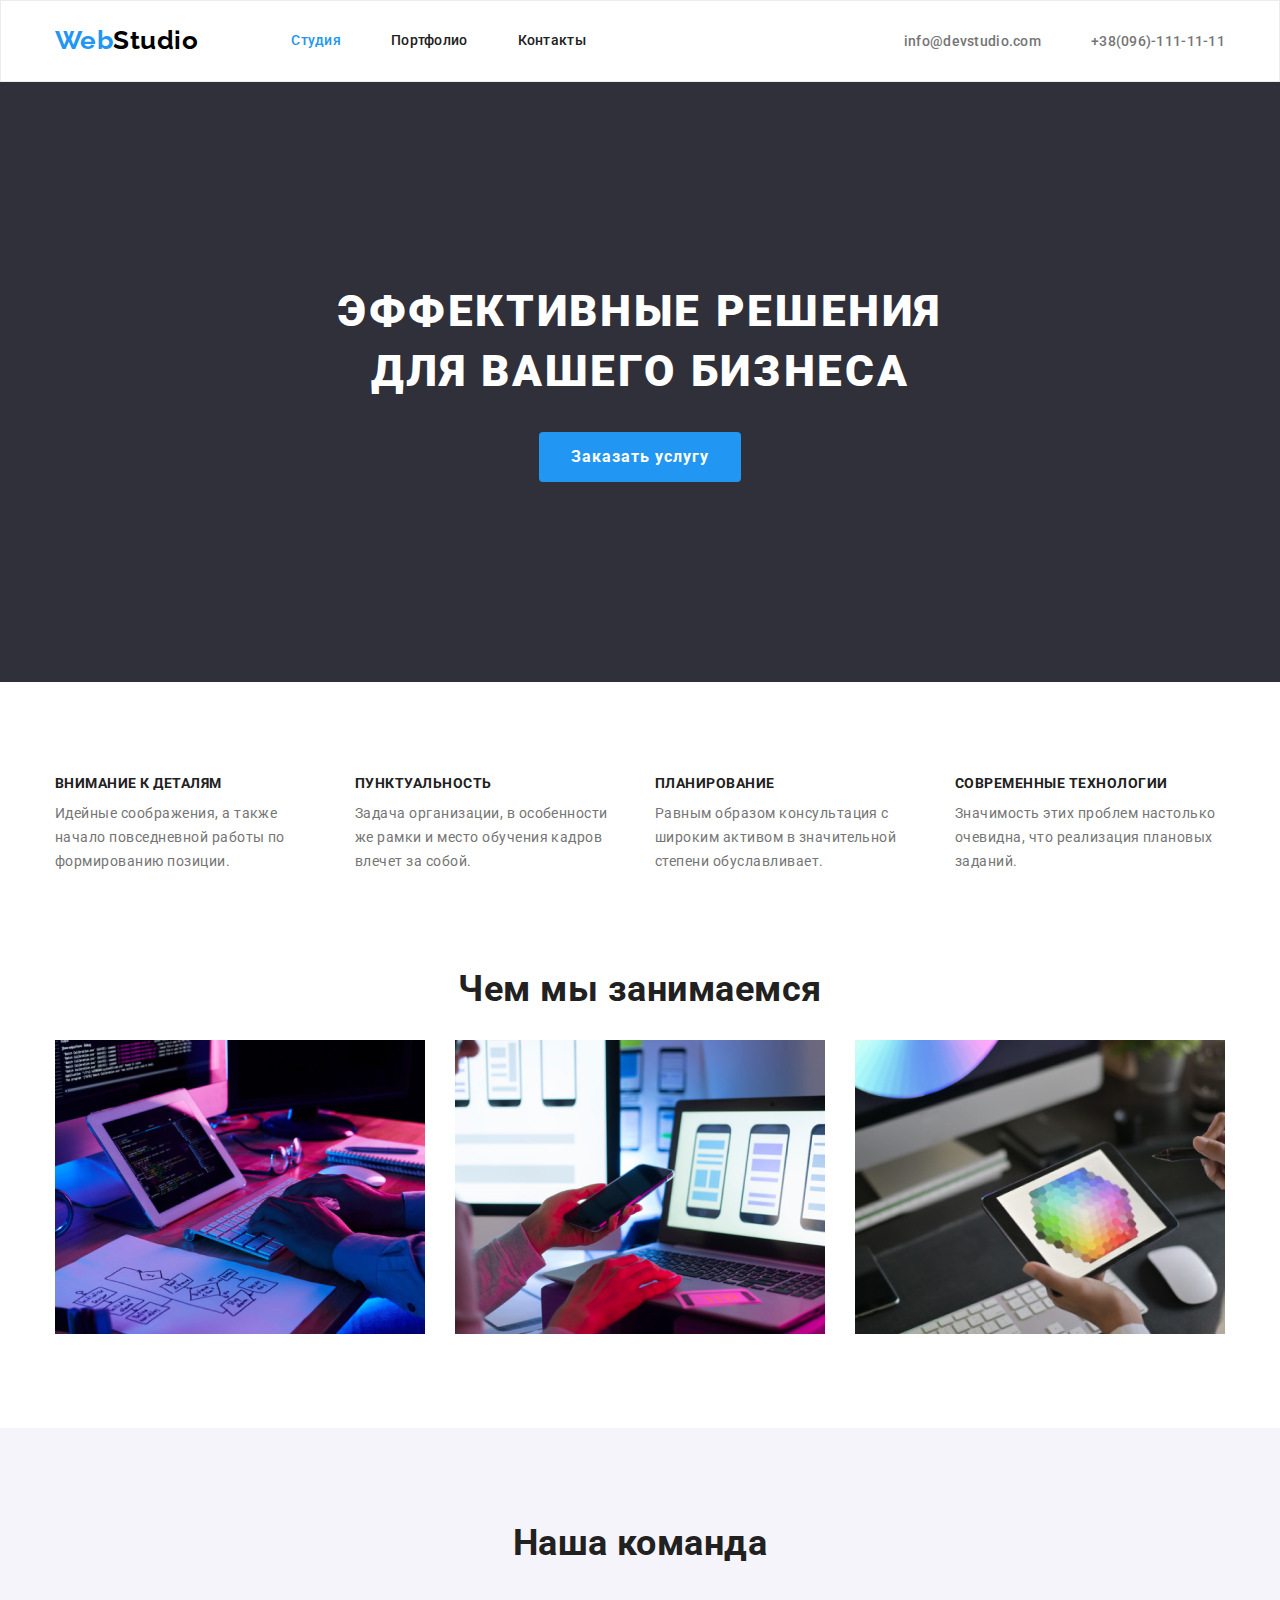
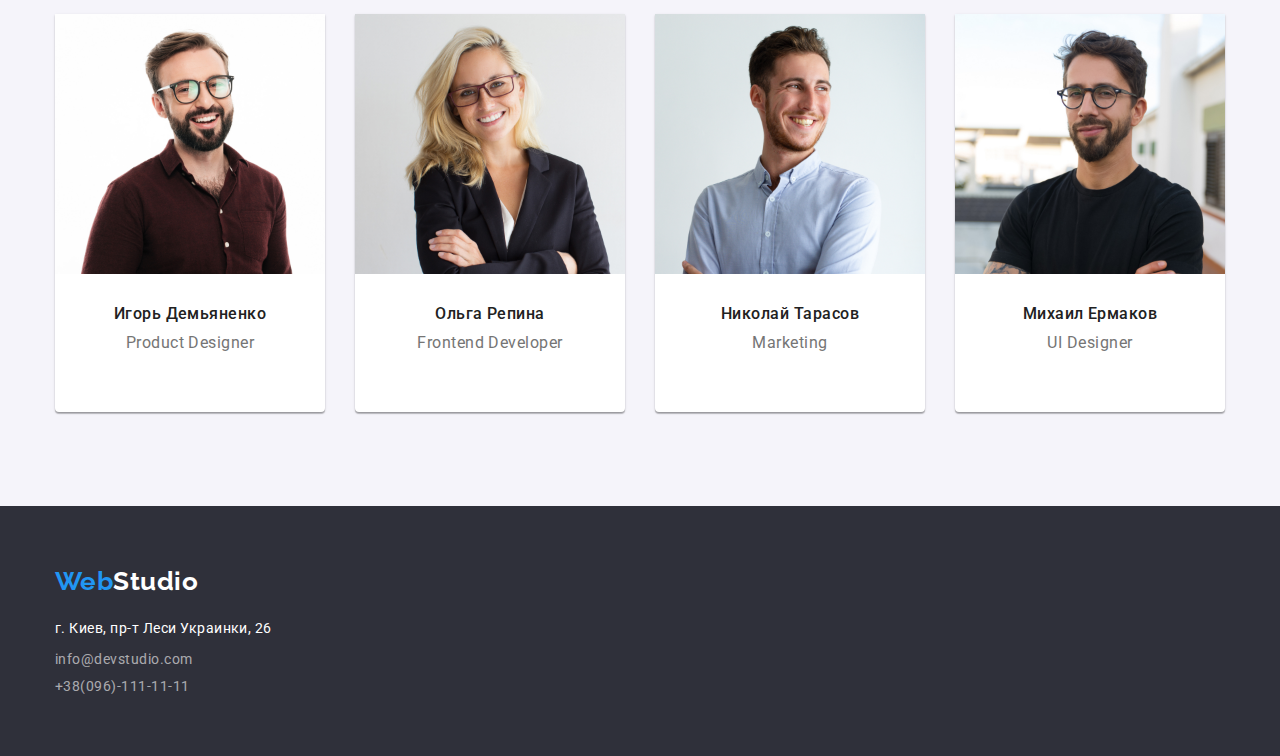
==== commit 04d4b6b2: "add hw-3" ====
--- a/index.html
+++ b/index.html
@@ -15,6 +15,7 @@
     <link rel="stylesheet" href="./css/styles.css">
 </head>
 <body>
+<!--Header  -->
 <header class="header ">
     <!-- Nav -->  
     <div class="container header-box">
@@ -94,22 +95,30 @@
     <ul class="team-list">
         <li class="item">
             <img src="./images/img-3.jpg" alt="фото игоря демьяненко" width="270"/ class="img">
-            <h3 class="team-names">Игорь Демьяненко</h3>
-            <p lang="en" class="profession">Product Designer</p> 
+            <div class="team-item">
+                <h3 class="team-names">Игорь Демьяненко</h3>
+                <p lang="en" class="profession">Product Designer</p>
+            </div> 
         </li>
         <li class="item">
             <img src="./images/img-2.jpg" alt="фото ольги репиной" width="270"/ class="img">
-            <h3 class="team-names">Ольга Репина</h3>
-            <p lang="en" class="profession">Frontend Developer</p> 
+            <div class="team-item">
+                <h3 class="team-names">Ольга Репина</h3>
+                <p lang="en" class="profession">Frontend Developer</p> 
+            </div>
         </li>
         <li class="item">
             <img src="./images/img-1.jpg" alt="фото николая тарасова" width="270"/ class="img">
-            <h3 class="team-names">Николай Тарасов</h3>
-            <p lang="en" class="profession">Marketing</p> 
+            <div class="team-item">
+                <h3 class="team-names">Николай Тарасов</h3>
+                <p lang="en" class="profession">Marketing</p> 
+            </div>
         </li>
         <li class="item"><img src="./images/img.jpg" alt="фото михаила ермакова" width="270"/ class="img">
-            <h3 class="team-names">Михаил Ермаков</h3>
-            <p lang="en" class="profession">UI Designer</p> 
+            <div class="team-item">
+                <h3 class="team-names">Михаил Ермаков</h3>
+            <p lang="en" class="profession">UI Designer</p>
+            </div> 
         </li>
     </ul>
 </div>
--- a/css/styles.css
+++ b/css/styles.css
@@ -221,7 +221,7 @@
 }
 /*========== TIAM ==========*/
 .time{
-    background: #F5F4FA;
+    background-color: #F5F4FA;
 }
 .team-title{
     margin-top: 0;
@@ -243,6 +243,10 @@
 .team-list .item:nth-child(4n){
     margin-right: 0;
 }
+.team-item{
+padding-top: 30px;
+padding-bottom: 30px;
+}
 .team-names{
     margin-top: 0;
     margin-bottom: 10px;
@@ -278,6 +282,7 @@
     line-height: 1.63;
     text-align: center;
     cursor: pointer;
+    border: solid;
     border-radius: 4px;
     border: transparent;
     background: #F5F4FA;
@@ -309,15 +314,13 @@
     margin-bottom: 0;
 }
 .list .item:not(:last-child){
-    margin-right: 52px;
+    margin-right: 8px;
 }
 /*========== CARDS TITLE==========*/
 .title-cards {
-    padding-left: 24px;
-    padding-right: 24px;
+    padding: 20px 24px;
 }
 .portfolio-subheading{
-    margin-top: 20px;
     margin-bottom: 4px;
     font-weight: 700;
     font-size: 18px;
@@ -327,7 +330,6 @@
 }
 .portfolio-title{
     margin-top: 0;
-    margin-bottom: 20px;
     font-size: 16px;
     line-height: 1.9;
     color: var(--primary-text-color);
